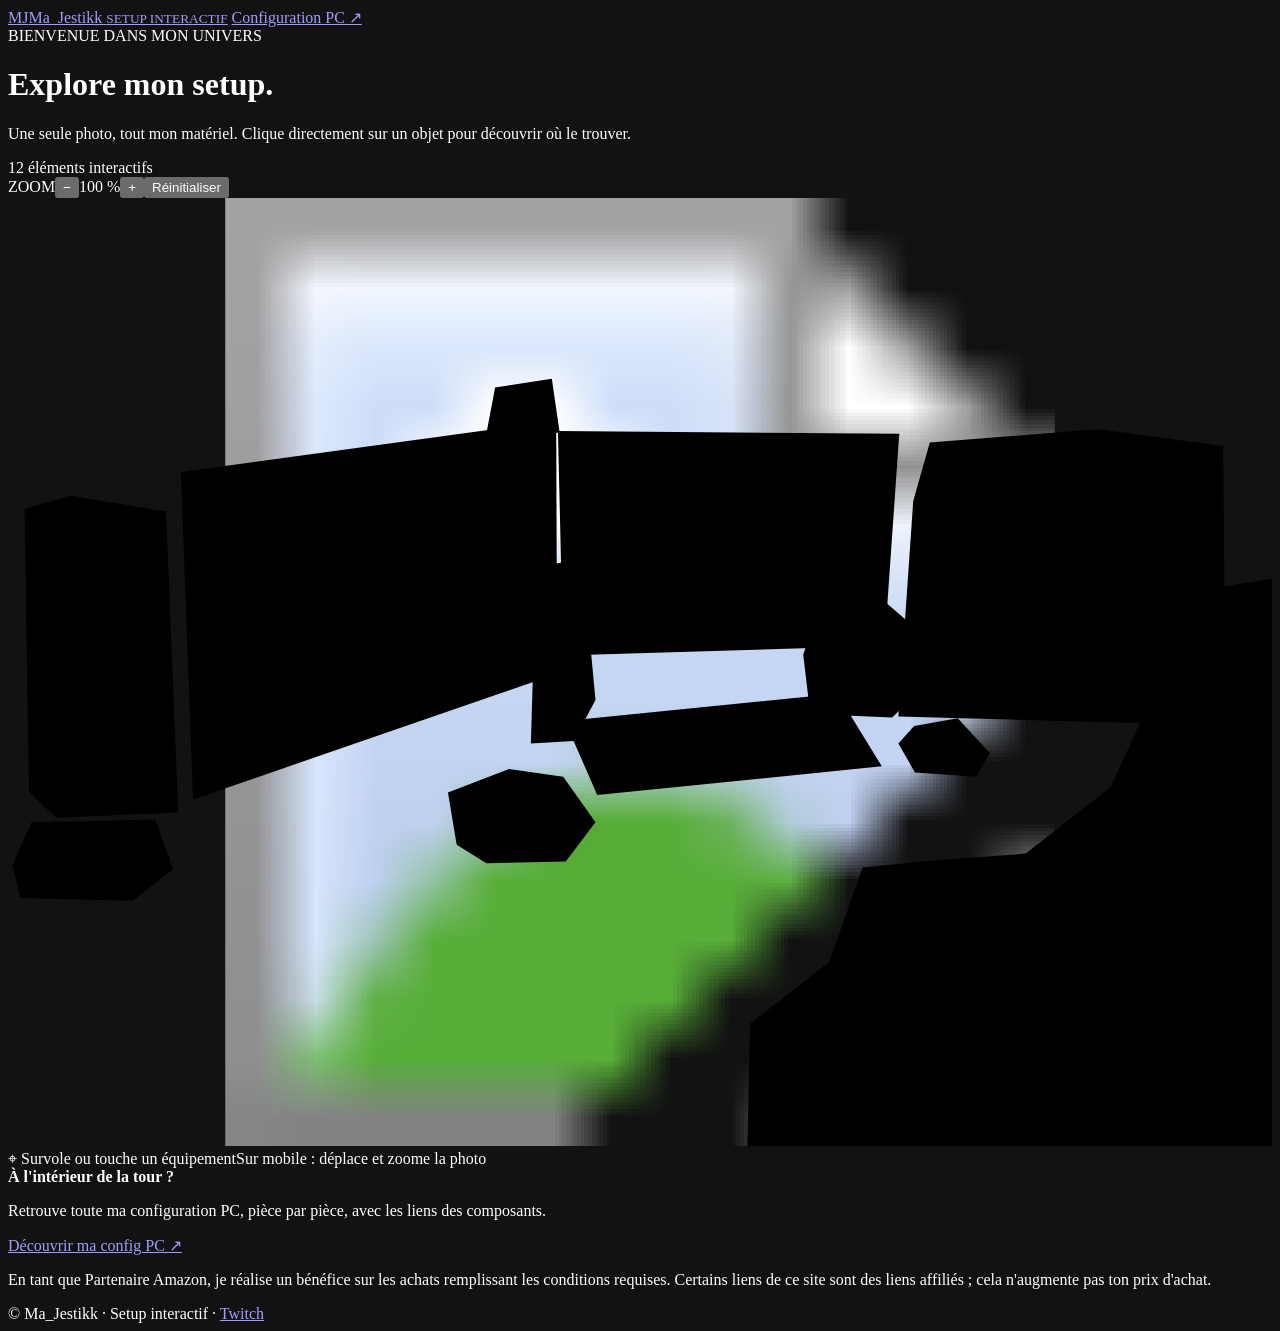
==== index.html @ 626d570a "Installer le site interactif Ma_Jestikk : index.html" ====
<!doctype html>
<html lang="fr">
<head>
  <meta charset="utf-8">
  <meta name="viewport" content="width=device-width, initial-scale=1">
  <meta name="color-scheme" content="dark">
  <meta name="description" content="Découvrez le setup gaming interactif de Ma_Jestikk : cliquez sur un équipement pour retrouver sa référence.">
  <title>Mon Setup Interactif | Ma_Jestikk</title>
  <link rel="stylesheet" href="style.css">
</head>
<body>
  <header class="topbar">
    <a class="brand" href="./" aria-label="Retour à mon setup"><span class="brand-mark">MJ</span><span>Ma_Jestikk <small>SETUP INTERACTIF</small></span></a>
    <a class="top-link" href="config-pc.html">Configuration PC <span aria-hidden="true">↗</span></a>
  </header>
  <main class="wrap">
    <div class="hero">
      <span class="eyebrow">BIENVENUE DANS MON UNIVERS</span>
      <h1>Explore mon <span>setup.</span></h1>
      <p>Une seule photo, tout mon matériel. Clique directement sur un objet pour découvrir où le trouver.</p>
    </div>
    <div class="viewer-head">
      <span class="status"><span class="pulse"></span> 12 éléments interactifs</span>
      <div class="zoom-actions"><span class="zoom-caption">ZOOM</span><button id="zoom-out" type="button" aria-label="Dézoomer">−</button><output id="zoom-level" aria-live="polite">100 %</output><button id="zoom-in" type="button" aria-label="Zoomer">+</button><button id="zoom-reset" type="button">Réinitialiser</button></div>
    </div>
    <div class="scene-viewport" id="scene-viewport" tabindex="0" aria-label="Photo interactive. Faites défiler horizontalement sur mobile pour voir l'ensemble des objets.">
      <svg id="scene-map" class="scene-map" xmlns="http://www.w3.org/2000/svg" viewBox="0 0 1448 1086" role="group" aria-label="Photo interactive de mon setup gaming">
        <image href="assets/setup-ma-jestikk.png" x="0" y="0" width="1448" height="1086" preserveAspectRatio="xMidYMid meet" />
        <!-- Les zones sont dessinées en transparence et visibles seulement au survol/clavier. -->
        <a class="hotspot" href="https://link.amazon/B0diSc22z" target="_blank" rel="sponsored noopener noreferrer" aria-label="Chaise gaming : voir sur Amazon" data-label="Chaise gaming">
          <title>Chaise gaming • Voir sur Amazon</title><polygon points="1382,447 1448,436 1448,1086 847,1086 850,946 941,875 979,767 1060,759 1166,751 1263,675 1318,556"/>
        </a>
        <a class="hotspot" href="https://link.amazon/B03OHtscU" target="_blank" rel="sponsored noopener noreferrer" aria-label="PlayStation 5 : voir sur Amazon" data-label="PlayStation 5">
          <title>PlayStation 5 • Voir sur Amazon</title><polygon points="19,356 72,341 181,359 195,704 55,710 24,680"/>
        </a>
        <a class="hotspot" href="https://link.amazon/B034Wjdo0" target="_blank" rel="sponsored noopener noreferrer" aria-label="Manette PS5 blanche : voir sur Amazon" data-label="Manette PS5">
          <title>Manette PS5 • Voir sur Amazon</title><polygon points="27,715 169,712 189,769 143,805 14,802 5,764"/>
        </a>
        <a class="hotspot" href="https://link.amazon/B0ezCwH2o" target="_blank" rel="sponsored noopener noreferrer" aria-label="Manette SCUF noire pour PC : voir sur Amazon" data-label="Manette SCUF (PC)">
          <title>Manette SCUF PC • Voir sur Amazon</title><polygon points="504,681 574,654 636,663 673,715 639,760 548,762 514,741"/>
        </a>
        <a class="hotspot" href="https://link.amazon/B04ZiJEWq" target="_blank" rel="sponsored noopener noreferrer" aria-label="Webcam : voir sur Amazon" data-label="Webcam">
          <title>Webcam • Voir sur Amazon</title><polygon points="558,217 623,207 632,269 548,270"/>
        </a>
        <a class="hotspot" href="https://link.amazon/B06tuZQfq" target="_blank" rel="sponsored noopener noreferrer" aria-label="Écran principal : voir sur Amazon" data-label="Écran principal">
          <title>Écran principal • Voir sur Amazon</title><polygon points="198,314 628,255 629,545 212,689"/>
        </a>
        <a class="hotspot" href="https://link.amazon/B02JIXslB" target="_blank" rel="sponsored noopener noreferrer" aria-label="Écran secondaire : voir sur Amazon" data-label="Écran secondaire">
          <title>Écran secondaire • Voir sur Amazon</title><polygon points="630,267 1021,270 1004,513 636,524"/>
        </a>
        <a class="hotspot" href="https://link.amazon/B0cXqMvim" target="_blank" rel="sponsored noopener noreferrer" aria-label="Microphone RØDE NT-USB+ : voir sur Amazon" data-label="Micro RØDE NT-USB+">
          <title>Micro RØDE NT-USB+ • Voir sur Amazon</title><polygon points="605,422 658,414 673,575 648,622 599,625"/>
        </a>
        <a class="hotspot" href="https://link.amazon/B0akeqAge" target="_blank" rel="sponsored noopener noreferrer" aria-label="Casque Astro A50 : voir sur Amazon" data-label="Casque Astro A50">
          <title>Casque Astro A50 • Voir sur Amazon</title><polygon points="934,457 990,450 1048,500 1048,560 1013,595 919,591 911,523"/>
        </a>
        <a class="hotspot" href="https://link.amazon/B02s7ba6P" target="_blank" rel="sponsored noopener noreferrer" aria-label="Clavier Logitech : voir sur Amazon" data-label="Clavier Logitech">
          <title>Clavier Logitech • Voir sur Amazon</title><polygon points="638,599 950,568 1001,651 675,684"/>
        </a>
        <a class="hotspot" href="https://link.amazon/B02s7ba6P" target="_blank" rel="sponsored noopener noreferrer" aria-label="Souris Logitech : voir sur Amazon" data-label="Souris Logitech">
          <title>Souris Logitech • Voir sur Amazon</title><polygon points="1038,605 1088,596 1125,636 1109,663 1039,658 1020,625"/>
        </a>
        <a class="hotspot pc-hotspot" href="config-pc.html" aria-label="Tour PC : découvrir tous les composants" data-label="Tour PC • Voir les composants">
          <title>Tour PC • Découvrir toute la configuration</title><polygon points="1056,280 1249,265 1392,284 1395,604 1020,594 1037,347"/>
        </a>
      </svg>
    </div>
    <div class="viewer-foot"><span><span aria-hidden="true">⌖</span> Survole ou touche un équipement</span><span>Sur mobile : déplace et zoome la photo</span></div>
    <div class="info-strip"><div><strong>À l'intérieur de la tour ?</strong><p>Retrouve toute ma configuration PC, pièce par pièce, avec les liens des composants.</p></div><a class="button" href="config-pc.html">Découvrir ma config PC <span aria-hidden="true">↗</span></a></div>
    <p class="affiliate">En tant que Partenaire Amazon, je réalise un bénéfice sur les achats remplissant les conditions requises. Certains liens de ce site sont des liens affiliés ; cela n'augmente pas ton prix d'achat.</p>
  </main>
  <footer>© Ma_Jestikk · Setup interactif · <a href="https://www.twitch.tv/ma_jestikk" target="_blank" rel="noopener noreferrer">Twitch</a></footer>
  <div id="tooltip" class="floating-label" aria-hidden="true"></div>
  <script src="script.js" defer></script>
</body>
</html>
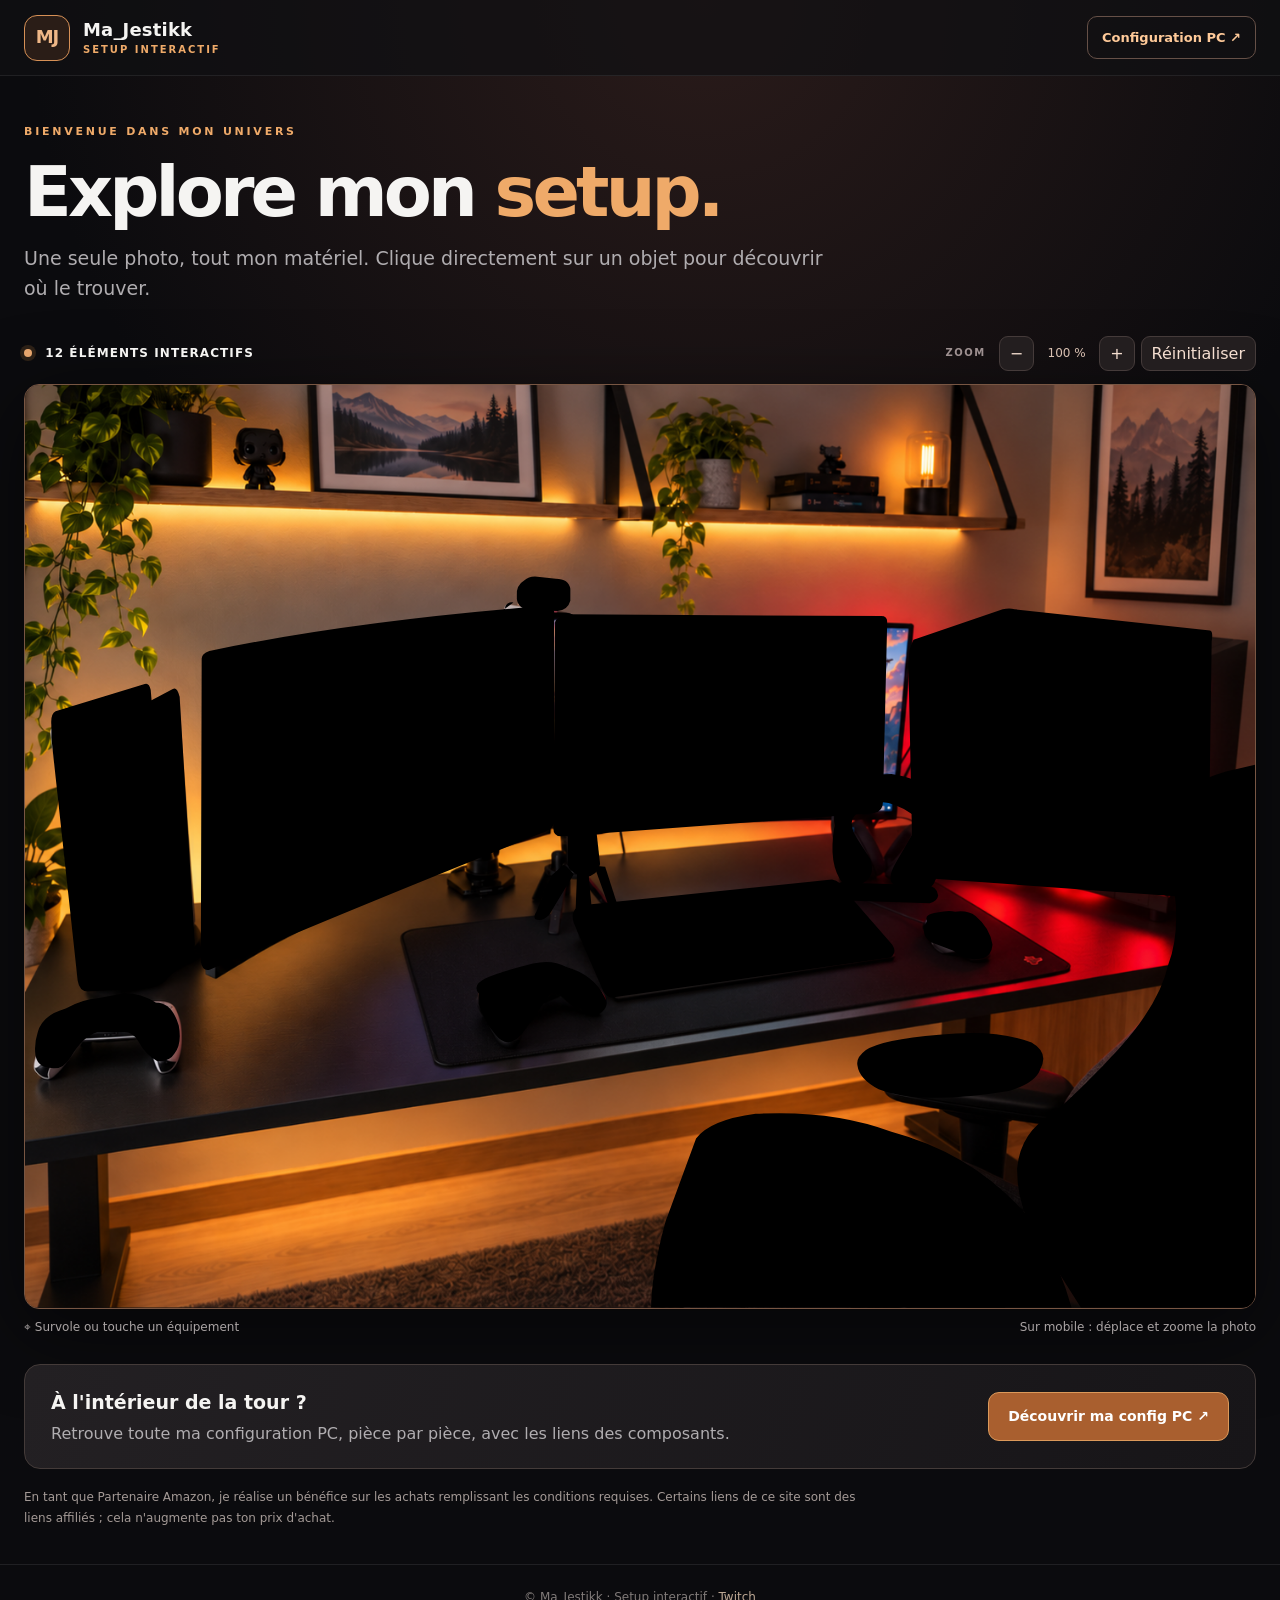
==== commit 7bf1a20d: "Affiner les 12 zones interactives pour suivre les contours des équipements" ====
--- a/index.html
+++ b/index.html
@@ -27,41 +27,50 @@
       <svg id="scene-map" class="scene-map" xmlns="http://www.w3.org/2000/svg" viewBox="0 0 1448 1086" role="group" aria-label="Photo interactive de mon setup gaming">
         <image href="assets/setup-ma-jestikk.png" x="0" y="0" width="1448" height="1086" preserveAspectRatio="xMidYMid meet" />
         <!-- Les zones sont dessinées en transparence et visibles seulement au survol/clavier. -->
-        <a class="hotspot" href="https://link.amazon/B0diSc22z" target="_blank" rel="sponsored noopener noreferrer" aria-label="Chaise gaming : voir sur Amazon" data-label="Chaise gaming">
-          <title>Chaise gaming • Voir sur Amazon</title><polygon points="1382,447 1448,436 1448,1086 847,1086 850,946 941,875 979,767 1060,759 1166,751 1263,675 1318,556"/>
-        </a>
         <a class="hotspot" href="https://link.amazon/B03OHtscU" target="_blank" rel="sponsored noopener noreferrer" aria-label="PlayStation 5 : voir sur Amazon" data-label="PlayStation 5">
-          <title>PlayStation 5 • Voir sur Amazon</title><polygon points="19,356 72,341 181,359 195,704 55,710 24,680"/>
+          <title>PlayStation 5 • Voir sur Amazon</title><path d="M31 400 Q30 387 36 384 L141 352 Q146 350 148 359 L149 371 L174 358 Q179 355 182 367 L200 659 Q198 673 185 682 L163 703 Q154 709 141 710 L74 714 Q64 714 62 701 L31 415 Z"/>
         </a>
         <a class="hotspot" href="https://link.amazon/B034Wjdo0" target="_blank" rel="sponsored noopener noreferrer" aria-label="Manette PS5 blanche : voir sur Amazon" data-label="Manette PS5">
-          <title>Manette PS5 • Voir sur Amazon</title><polygon points="27,715 169,712 189,769 143,805 14,802 5,764"/>
+          <title>Manette PS5 • Voir sur Amazon</title><path d="M15 762 Q20 742 48 734 Q68 723 86 722 L117 716 Q137 716 154 727 Q173 727 181 754 Q185 776 176 787 Q170 797 156 796 Q143 790 133 772 Q126 760 113 762 L85 762 Q68 767 54 791 Q44 807 31 804 Q13 803 12 786 Q11 774 15 762 Z"/>
         </a>
         <a class="hotspot" href="https://link.amazon/B0ezCwH2o" target="_blank" rel="sponsored noopener noreferrer" aria-label="Manette SCUF noire pour PC : voir sur Amazon" data-label="Manette SCUF (PC)">
-          <title>Manette SCUF PC • Voir sur Amazon</title><polygon points="504,681 574,654 636,663 673,715 639,760 548,762 514,741"/>
+          <title>Manette SCUF PC • Voir sur Amazon</title><path d="M534 716 Q526 706 543 698 Q562 690 598 681 Q621 676 637 685 Q670 695 682 720 Q689 731 677 739 Q666 747 651 731 L633 718 Q622 711 615 721 L585 764 Q568 783 554 765 Q540 749 534 728 Z"/>
         </a>
         <a class="hotspot" href="https://link.amazon/B04ZiJEWq" target="_blank" rel="sponsored noopener noreferrer" aria-label="Webcam : voir sur Amazon" data-label="Webcam">
-          <title>Webcam • Voir sur Amazon</title><polygon points="558,217 623,207 632,269 548,270"/>
+          <title>Webcam • Voir sur Amazon</title><path d="M588 230 Q594 224 606 226 L625 228 Q640 228 642 240 L642 254 Q639 265 627 266 L593 265 Q578 262 579 248 Q578 236 588 230 Z"/>
+          <path d="M575 256 Q566 255 565 263 Q565 270 575 270 L588 267 L637 268 Q646 269 647 273 L566 275 Q561 271 563 265 Z"/>
         </a>
         <a class="hotspot" href="https://link.amazon/B06tuZQfq" target="_blank" rel="sponsored noopener noreferrer" aria-label="Écran principal : voir sur Amazon" data-label="Écran principal">
-          <title>Écran principal • Voir sur Amazon</title><polygon points="198,314 628,255 629,545 212,689"/>
+          <title>Écran principal • Voir sur Amazon</title><path d="M208 322 Q208 316 217 313 Q385 278 612 260 Q623 259 623 270 L624 510 Q625 520 612 526 Q382 618 218 688 Q209 691 207 679 Z"/>
         </a>
         <a class="hotspot" href="https://link.amazon/B02JIXslB" target="_blank" rel="sponsored noopener noreferrer" aria-label="Écran secondaire : voir sur Amazon" data-label="Écran secondaire">
-          <title>Écran secondaire • Voir sur Amazon</title><polygon points="630,267 1021,270 1004,513 636,524"/>
+          <title>Écran secondaire • Voir sur Amazon</title><path d="M630 274 Q630 270 637 270 L1008 272 Q1015 272 1015 279 L1010 491 Q1010 502 1000 504 L635 531 Q622 533 622 522 L624 279 Q625 275 630 274 Z"/>
         </a>
         <a class="hotspot" href="https://link.amazon/B0cXqMvim" target="_blank" rel="sponsored noopener noreferrer" aria-label="Microphone RØDE NT-USB+ : voir sur Amazon" data-label="Micro RØDE NT-USB+">
-          <title>Micro RØDE NT-USB+ • Voir sur Amazon</title><polygon points="605,422 658,414 673,575 648,622 599,625"/>
+          <title>Micro RØDE NT-USB+ • Voir sur Amazon</title><path d="M625 432 Q629 423 642 423 L671 419 Q684 419 688 430 L691 513 Q688 527 679 528 L633 531 Q625 528 622 517 L619 449 Q618 437 625 432 Z"/>
+          <path d="M639 530 L673 528 L677 564 Q674 578 660 579 Q640 575 639 564 Z"/>
+          <path d="M634 565 Q643 571 646 576 L617 624 Q609 632 601 629 Q598 626 602 620 L620 577 Z"/>
+          <path d="M650 571 L663 571 L668 625 Q667 634 656 633 Q647 632 648 623 Z"/>
+          <path d="M670 566 L683 567 L699 617 L691 624 Z"/>
         </a>
         <a class="hotspot" href="https://link.amazon/B0akeqAge" target="_blank" rel="sponsored noopener noreferrer" aria-label="Casque Astro A50 : voir sur Amazon" data-label="Casque Astro A50">
-          <title>Casque Astro A50 • Voir sur Amazon</title><polygon points="934,457 990,450 1048,500 1048,560 1013,595 919,591 911,523"/>
+          <title>Casque Astro A50 • Voir sur Amazon</title><path d="M953 519 Q949 493 973 473 Q989 458 1020 458 Q1054 463 1071 482 Q1087 505 1080 538 L1074 574 Q1072 591 1060 595 L1043 597 Q1027 596 1020 585 Q1016 578 1026 561 L1048 523 Q1051 512 1044 505 Q1025 492 1008 491 Q985 493 974 511 Q971 521 979 533 L995 558 Q1001 575 990 584 Q972 598 963 587 Q945 565 953 519 Z"/>
+          <path d="M956 588 Q961 583 970 586 L1061 589 Q1074 590 1075 601 Q1074 608 1065 610 L968 607 Q957 605 955 598 Z"/>
         </a>
         <a class="hotspot" href="https://link.amazon/B02s7ba6P" target="_blank" rel="sponsored noopener noreferrer" aria-label="Clavier Logitech : voir sur Amazon" data-label="Clavier Logitech">
-          <title>Clavier Logitech • Voir sur Amazon</title><polygon points="638,599 950,568 1001,651 675,684"/>
+          <title>Clavier Logitech • Voir sur Amazon</title><path d="M650 615 Q650 613 661 612 L950 582 Q960 583 968 598 L1021 659 Q1027 668 1019 674 L691 721 Q685 721 681 714 L646 633 Q642 621 650 615 Z"/>
         </a>
         <a class="hotspot" href="https://link.amazon/B02s7ba6P" target="_blank" rel="sponsored noopener noreferrer" aria-label="Souris Logitech : voir sur Amazon" data-label="Souris Logitech">
-          <title>Souris Logitech • Voir sur Amazon</title><polygon points="1038,605 1088,596 1125,636 1109,663 1039,658 1020,625"/>
+          <title>Souris Logitech • Voir sur Amazon</title><path d="M1062 631 Q1058 623 1074 621 Q1087 618 1095 620 Q1110 618 1119 625 Q1136 639 1139 659 Q1138 672 1127 675 Q1108 679 1093 666 L1069 657 Q1052 648 1062 631 Z"/>
         </a>
         <a class="hotspot pc-hotspot" href="config-pc.html" aria-label="Tour PC : découvrir tous les composants" data-label="Tour PC • Voir les composants">
-          <title>Tour PC • Découvrir toute la configuration</title><polygon points="1056,280 1249,265 1392,284 1395,604 1020,594 1037,347"/>
+          <title>Tour PC • Découvrir toute la configuration</title><path d="M1046 300 L1151 264 Q1159 262 1165 264 L1395 289 Q1399 290 1397 302 L1393 587 Q1392 603 1383 604 L1054 580 Q1045 580 1045 568 L1040 328 Q1040 310 1046 300 Z"/>
+        </a>
+        <a class="hotspot" href="https://link.amazon/B0diSc22z" target="_blank" rel="sponsored noopener noreferrer" aria-label="Chaise gaming : voir sur Amazon" data-label="Chaise gaming">
+          <title>Chaise gaming • Voir sur Amazon</title><path d="M1448 447 L1414 455 Q1364 470 1351 492 Q1336 514 1347 563 Q1364 634 1346 682 Q1336 728 1288 781 Q1250 823 1210 858 Q1172 879 1168 922 Q1167 981 1215 1042 L1243 1086 L1448 1086 Z"/>
+          <path d="M790 887 Q807 865 860 858 Q950 853 1020 879 Q1117 905 1180 978 Q1215 1024 1232 1086 L737 1086 Q738 1043 754 985 Z"/>
+          <path d="M990 783 Q1008 771 1076 765 Q1143 758 1185 774 Q1206 786 1195 806 Q1189 822 1158 831 Q1055 848 1005 829 Q982 817 980 801 Q978 792 990 783 Z"/>
+          <path d="M981 1009 Q994 994 1029 993 Q1095 987 1149 1004 Q1205 1021 1190 1048 Q1179 1061 1153 1069 L1154 1086 L972 1086 Q967 1054 981 1009 Z"/>
         </a>
       </svg>
     </div>
--- a/style.css
+++ b/style.css
@@ -0,0 +1,10 @@
+:root {color-scheme:dark;--bg:#0b0b0e;--panel:#151519;--text:#f5f4f2;--muted:#b0adb0;--amber:#efaa69;--border:#353034;}
+*{box-sizing:border-box}html{scroll-behavior:smooth}body{margin:0;background:radial-gradient(circle at 55% 0,#2a1b1a 0,transparent 38%),var(--bg);color:var(--text);font-family:Inter,ui-sans-serif,system-ui,-apple-system,"Segoe UI",Arial,sans-serif;line-height:1.48}a{color:inherit}button{font:inherit;cursor:pointer}
+.topbar{border-bottom:1px solid #ffffff13;min-height:76px;display:flex;align-items:center;justify-content:space-between;gap:12px;padding:12px max(24px,calc((100vw - 1410px)/2));background:#101013b8}.brand{text-decoration:none;display:flex;align-items:center;gap:13px;font-size:18px;font-weight:830;letter-spacing:.01em}.brand small{font-weight:650;font-size:10px;color:var(--amber);letter-spacing:.2em;display:block;margin-top:0}.brand-mark{display:grid;place-items:center;border:1px solid #d69056;background:#ae66352c;color:#efb787;border-radius:13px;height:46px;width:46px;font-weight:850;letter-spacing:-.06em}.top-link{border-radius:10px;border:1px solid #665047;padding:11px 14px;color:#ffca99;text-decoration:none;font-size:13px;font-weight:760;transition:.2s}.top-link:hover{background:#efaa691b}
+.wrap{max-width:1458px;margin:0 auto;padding:42px 24px 36px}.hero{max-width:800px;margin-bottom:33px}.eyebrow{font-size:11px;letter-spacing:.25em;color:var(--amber);font-weight:820}.hero h1{font-size:clamp(37px,6vw,70px);line-height:1.07;letter-spacing:-.055em;margin:13px 0}.hero h1 span{color:var(--amber)}.hero p{font-size:clamp(15px,1.75vw,19px);color:var(--muted);margin:0;line-height:1.58}
+.viewer-head,.viewer-foot{display:flex;align-items:center;justify-content:space-between;gap:12px;flex-wrap:wrap}.viewer-head{margin-bottom:13px}.viewer-foot{margin-top:10px;font-size:12px;color:#aaa4a4}.status{font-size:12px;font-weight:800;letter-spacing:.09em;text-transform:uppercase}.pulse{display:inline-block;background:#e6a56d;width:8px;height:8px;border-radius:50%;margin-right:8px;box-shadow:0 0 0 4px #d98f452a}.zoom-actions{display:flex;align-items:center;gap:6px}.zoom-caption{color:#9e9191;font-size:10px;letter-spacing:.15em;margin-right:7px;font-weight:760}.zoom-actions button{border:1px solid #453b3a;background:#231e1f;border-radius:9px;color:#f4ded0;padding:5px 10px;min-height:32px}.zoom-actions button:hover{border-color:var(--amber)}.zoom-actions output{font-size:12px;color:#d9c1b2;min-width:53px;text-align:center}
+.scene-viewport{overflow:auto;border:1px solid #785643;border-radius:15px;background:#141113;box-shadow:0 20px 80px #0008;scrollbar-color:#8b6353 #221d1b;scrollbar-width:thin}.scene-viewport:focus{outline:2px solid var(--amber);outline-offset:4px}.scene-map{display:block;width:100%;min-width:860px;height:auto;overflow:visible}.hotspot{cursor:pointer}.hotspot polygon{stroke:#fff;stroke-width:1.5;stroke-opacity:0;fill:#efaa69;fill-opacity:0;transition:fill-opacity .16s ease,stroke-opacity .16s ease}.hotspot:hover polygon,.hotspot:focus polygon,.hotspot:focus-visible polygon{fill-opacity:.14;stroke-opacity:.86;stroke-width:3}.hotspot:focus-visible{outline:none}.floating-label{position:fixed;left:0;top:0;z-index:100;pointer-events:none;background:#181317f0;border:1px solid #da925d;border-radius:9px;padding:8px 11px;font-size:12px;font-weight:750;box-shadow:0 6px 25px #0007;opacity:0;transition:opacity .12s}.floating-label.visible{opacity:1}
+.info-strip{background:linear-gradient(110deg,#232023,#171518);border:1px solid #443b39;border-radius:16px;margin:27px 0 16px;padding:23px 26px;display:flex;align-items:center;justify-content:space-between;gap:22px}.info-strip strong{font-size:19px}.info-strip p{color:var(--muted);margin:6px 0 0}.button{border:1px solid #dc995a;border-radius:11px;padding:13px 19px;background:#a95f2f;color:white;text-decoration:none;white-space:nowrap;font-size:14px;font-weight:800}.button:hover{background:#bd7542}.affiliate{max-width:850px;color:#a49a96;font-size:12px;line-height:1.7;margin:18px 0 0}footer{border-top:1px solid #ffffff16;padding:24px;text-align:center;color:#817b79;font-size:12px}footer a{color:#bda894}
+.config-wrap{max-width:1210px}.pc-panel{border:1px solid var(--border);border-radius:17px;background:#161518;padding:22px}.section-title{display:flex;justify-content:space-between;align-items:center;flex-wrap:wrap;gap:10px;margin:3px 4px 20px;color:#d2c2b6;letter-spacing:.16em;font-size:12px;font-weight:850}.counter{color:#ab9d94;letter-spacing:normal;text-transform:none;font-weight:600}.parts-grid{display:grid;grid-template-columns:repeat(2,minmax(0,1fr));gap:12px}.part{background:#211c1d;border:1px solid #3b3332;border-radius:11px;min-height:145px;padding:18px;display:flex;flex-direction:column;justify-content:space-between;align-items:flex-start;gap:16px}.part-type{font-size:10px;letter-spacing:.19em;color:#e6a574;font-weight:800}.part h2{font-size:clamp(15px,1.65vw,18px);margin:7px 0 0;line-height:1.32;font-weight:780}.part p{color:#a8a19d;font-size:12px;margin:7px 0 0}.part a{font-size:13px;font-weight:750;text-decoration:none;color:#ffd1ad;border-bottom:1px solid #b7764c;padding-bottom:2px}.part a:hover{color:#fff}.not-linked{font-size:12px;color:#a49a96}.unlinked{opacity:.75}.back-bottom{display:inline-block;margin-top:23px;text-decoration:none;color:#f4b786;font-weight:760}.back-bottom:hover{text-decoration:underline}
+@media(max-width:750px){.topbar{padding:13px 16px}.wrap{padding:33px 15px 30px}.hero{margin-bottom:26px}.viewer-head{align-items:flex-start}.zoom-actions{width:100%;justify-content:flex-end}.scene-map{min-width:900px}.info-strip{flex-direction:column;align-items:flex-start;padding:22px}.button{width:100%;text-align:center}.parts-grid{grid-template-columns:1fr}.pc-panel{padding:13px}.part{min-height:125px}.hero h1{font-size:46px}.top-link{font-size:12px}.brand{font-size:16px}}
+@media(prefers-reduced-motion:reduce){*{scroll-behavior:auto!important;transition:none!important}}
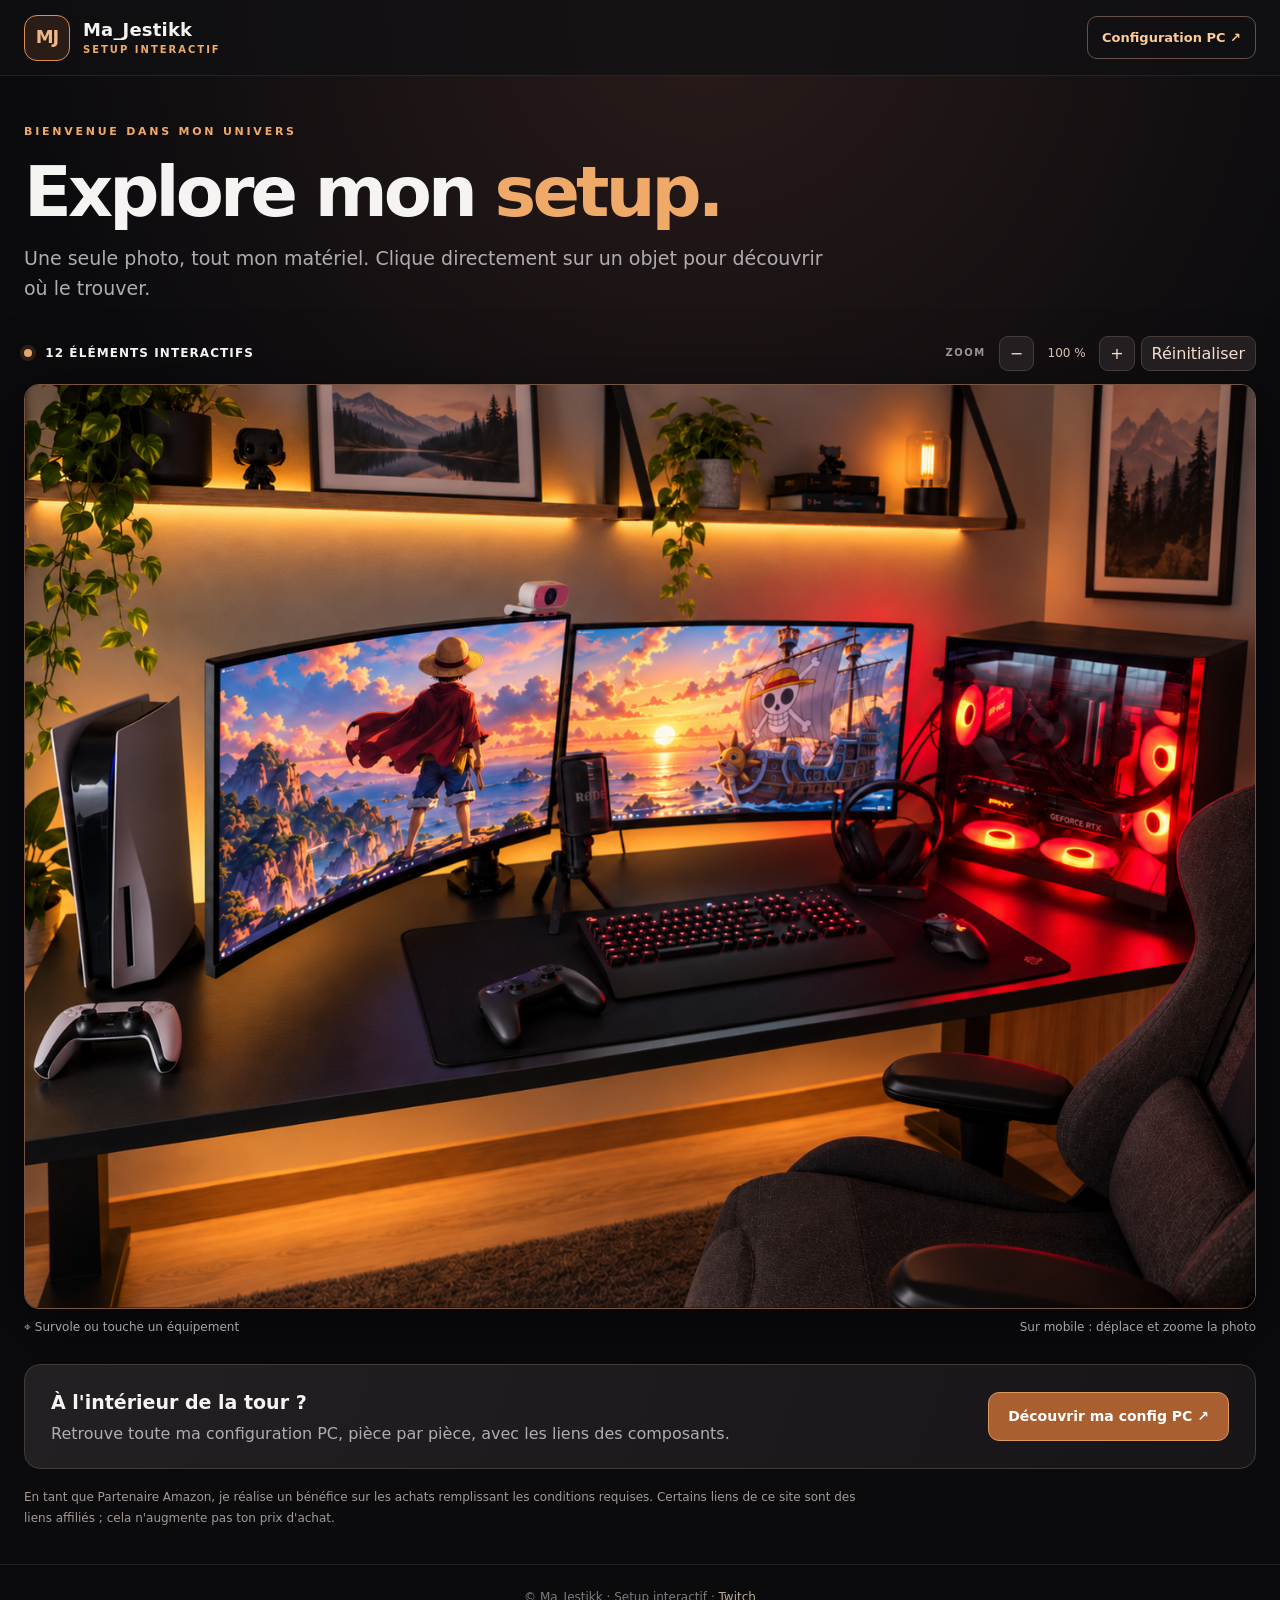
==== commit 780f8845: "Affiner la silhouette du PC et afficher un seul contour de chaise" ====
--- a/index.html
+++ b/index.html
@@ -64,13 +64,15 @@
           <title>Souris Logitech • Voir sur Amazon</title><path d="M1062 631 Q1058 623 1074 621 Q1087 618 1095 620 Q1110 618 1119 625 Q1136 639 1139 659 Q1138 672 1127 675 Q1108 679 1093 666 L1069 657 Q1052 648 1062 631 Z"/>
         </a>
         <a class="hotspot pc-hotspot" href="config-pc.html" aria-label="Tour PC : découvrir tous les composants" data-label="Tour PC • Voir les composants">
-          <title>Tour PC • Découvrir toute la configuration</title><path d="M1046 300 L1151 264 Q1159 262 1165 264 L1395 289 Q1399 290 1397 302 L1393 587 Q1392 603 1383 604 L1054 580 Q1045 580 1045 568 L1040 328 Q1040 310 1046 300 Z"/>
+          <title>Tour PC • Découvrir toute la configuration</title>
+          <path d="M1083 296 L1198 279 Q1204 277 1211 278 L1437 299 L1434 465 Q1399 475 1380 500 Q1352 527 1361 557 Q1372 590 1354 603 L1104 576 Q1085 574 1082 554 L1081 315 Q1080 301 1083 296 Z"/>
         </a>
         <a class="hotspot" href="https://link.amazon/B0diSc22z" target="_blank" rel="sponsored noopener noreferrer" aria-label="Chaise gaming : voir sur Amazon" data-label="Chaise gaming">
-          <title>Chaise gaming • Voir sur Amazon</title><path d="M1448 447 L1414 455 Q1364 470 1351 492 Q1336 514 1347 563 Q1364 634 1346 682 Q1336 728 1288 781 Q1250 823 1210 858 Q1172 879 1168 922 Q1167 981 1215 1042 L1243 1086 L1448 1086 Z"/>
-          <path d="M790 887 Q807 865 860 858 Q950 853 1020 879 Q1117 905 1180 978 Q1215 1024 1232 1086 L737 1086 Q738 1043 754 985 Z"/>
-          <path d="M990 783 Q1008 771 1076 765 Q1143 758 1185 774 Q1206 786 1195 806 Q1189 822 1158 831 Q1055 848 1005 829 Q982 817 980 801 Q978 792 990 783 Z"/>
-          <path d="M981 1009 Q994 994 1029 993 Q1095 987 1149 1004 Q1205 1021 1190 1048 Q1179 1061 1153 1069 L1154 1086 L972 1086 Q967 1054 981 1009 Z"/>
+          <title>Chaise gaming • Voir sur Amazon</title>
+          <!-- Un seul contour visible pour toute la chaise : dossier + assise. -->
+          <path d="M1448 445 C1390 463 1367 489 1354 512 C1343 547 1367 599 1357 646 C1350 706 1310 750 1258 803 C1220 845 1185 868 1154 872 C1107 865 1062 866 1032 874 C994 881 969 873 931 880 C872 888 839 905 814 948 C786 999 781 1056 778 1086 L1448 1086 Z"/>
+          <!-- Accoudoir cliquable, sans deuxième contour affiché. -->
+          <path class="hitbox-invisible" d="M995 774 Q1054 757 1147 774 Q1192 780 1206 797 Q1214 815 1183 826 Q1065 851 995 833 Q977 827 980 800 Q981 783 995 774 Z"/>
         </a>
       </svg>
     </div>
--- a/style.css
+++ b/style.css
@@ -3,7 +3,7 @@
 .topbar{border-bottom:1px solid #ffffff13;min-height:76px;display:flex;align-items:center;justify-content:space-between;gap:12px;padding:12px max(24px,calc((100vw - 1410px)/2));background:#101013b8}.brand{text-decoration:none;display:flex;align-items:center;gap:13px;font-size:18px;font-weight:830;letter-spacing:.01em}.brand small{font-weight:650;font-size:10px;color:var(--amber);letter-spacing:.2em;display:block;margin-top:0}.brand-mark{display:grid;place-items:center;border:1px solid #d69056;background:#ae66352c;color:#efb787;border-radius:13px;height:46px;width:46px;font-weight:850;letter-spacing:-.06em}.top-link{border-radius:10px;border:1px solid #665047;padding:11px 14px;color:#ffca99;text-decoration:none;font-size:13px;font-weight:760;transition:.2s}.top-link:hover{background:#efaa691b}
 .wrap{max-width:1458px;margin:0 auto;padding:42px 24px 36px}.hero{max-width:800px;margin-bottom:33px}.eyebrow{font-size:11px;letter-spacing:.25em;color:var(--amber);font-weight:820}.hero h1{font-size:clamp(37px,6vw,70px);line-height:1.07;letter-spacing:-.055em;margin:13px 0}.hero h1 span{color:var(--amber)}.hero p{font-size:clamp(15px,1.75vw,19px);color:var(--muted);margin:0;line-height:1.58}
 .viewer-head,.viewer-foot{display:flex;align-items:center;justify-content:space-between;gap:12px;flex-wrap:wrap}.viewer-head{margin-bottom:13px}.viewer-foot{margin-top:10px;font-size:12px;color:#aaa4a4}.status{font-size:12px;font-weight:800;letter-spacing:.09em;text-transform:uppercase}.pulse{display:inline-block;background:#e6a56d;width:8px;height:8px;border-radius:50%;margin-right:8px;box-shadow:0 0 0 4px #d98f452a}.zoom-actions{display:flex;align-items:center;gap:6px}.zoom-caption{color:#9e9191;font-size:10px;letter-spacing:.15em;margin-right:7px;font-weight:760}.zoom-actions button{border:1px solid #453b3a;background:#231e1f;border-radius:9px;color:#f4ded0;padding:5px 10px;min-height:32px}.zoom-actions button:hover{border-color:var(--amber)}.zoom-actions output{font-size:12px;color:#d9c1b2;min-width:53px;text-align:center}
-.scene-viewport{overflow:auto;border:1px solid #785643;border-radius:15px;background:#141113;box-shadow:0 20px 80px #0008;scrollbar-color:#8b6353 #221d1b;scrollbar-width:thin}.scene-viewport:focus{outline:2px solid var(--amber);outline-offset:4px}.scene-map{display:block;width:100%;min-width:860px;height:auto;overflow:visible}.hotspot{cursor:pointer}.hotspot polygon{stroke:#fff;stroke-width:1.5;stroke-opacity:0;fill:#efaa69;fill-opacity:0;transition:fill-opacity .16s ease,stroke-opacity .16s ease}.hotspot:hover polygon,.hotspot:focus polygon,.hotspot:focus-visible polygon{fill-opacity:.14;stroke-opacity:.86;stroke-width:3}.hotspot:focus-visible{outline:none}.floating-label{position:fixed;left:0;top:0;z-index:100;pointer-events:none;background:#181317f0;border:1px solid #da925d;border-radius:9px;padding:8px 11px;font-size:12px;font-weight:750;box-shadow:0 6px 25px #0007;opacity:0;transition:opacity .12s}.floating-label.visible{opacity:1}
+.scene-viewport{overflow:auto;border:1px solid #785643;border-radius:15px;background:#141113;box-shadow:0 20px 80px #0008;scrollbar-color:#8b6353 #221d1b;scrollbar-width:thin}.scene-viewport:focus{outline:2px solid var(--amber);outline-offset:4px}.scene-map{display:block;width:100%;min-width:860px;height:auto;overflow:visible}.hotspot{cursor:pointer}.hotspot path{stroke:#fff;stroke-width:2.4;stroke-opacity:0;vector-effect:non-scaling-stroke;stroke-linecap:round;stroke-linejoin:round;fill:#fff;fill-opacity:0;transition:fill-opacity .16s ease,stroke-opacity .16s ease;pointer-events:visibleFill}.hotspot:hover path,.hotspot:focus path,.hotspot:focus-visible path{fill-opacity:.075;stroke-opacity:.98}.hotspot:focus-visible{outline:none}.hotspot .hitbox-invisible,.hotspot:hover .hitbox-invisible,.hotspot:focus .hitbox-invisible,.hotspot:focus-visible .hitbox-invisible{fill:transparent;fill-opacity:0;stroke:none;stroke-opacity:0;pointer-events:visibleFill}.floating-label{position:fixed;left:0;top:0;z-index:100;pointer-events:none;background:#181317f0;border:1px solid #da925d;border-radius:9px;padding:8px 11px;font-size:12px;font-weight:750;box-shadow:0 6px 25px #0007;opacity:0;transition:opacity .12s}.floating-label.visible{opacity:1}
 .info-strip{background:linear-gradient(110deg,#232023,#171518);border:1px solid #443b39;border-radius:16px;margin:27px 0 16px;padding:23px 26px;display:flex;align-items:center;justify-content:space-between;gap:22px}.info-strip strong{font-size:19px}.info-strip p{color:var(--muted);margin:6px 0 0}.button{border:1px solid #dc995a;border-radius:11px;padding:13px 19px;background:#a95f2f;color:white;text-decoration:none;white-space:nowrap;font-size:14px;font-weight:800}.button:hover{background:#bd7542}.affiliate{max-width:850px;color:#a49a96;font-size:12px;line-height:1.7;margin:18px 0 0}footer{border-top:1px solid #ffffff16;padding:24px;text-align:center;color:#817b79;font-size:12px}footer a{color:#bda894}
 .config-wrap{max-width:1210px}.pc-panel{border:1px solid var(--border);border-radius:17px;background:#161518;padding:22px}.section-title{display:flex;justify-content:space-between;align-items:center;flex-wrap:wrap;gap:10px;margin:3px 4px 20px;color:#d2c2b6;letter-spacing:.16em;font-size:12px;font-weight:850}.counter{color:#ab9d94;letter-spacing:normal;text-transform:none;font-weight:600}.parts-grid{display:grid;grid-template-columns:repeat(2,minmax(0,1fr));gap:12px}.part{background:#211c1d;border:1px solid #3b3332;border-radius:11px;min-height:145px;padding:18px;display:flex;flex-direction:column;justify-content:space-between;align-items:flex-start;gap:16px}.part-type{font-size:10px;letter-spacing:.19em;color:#e6a574;font-weight:800}.part h2{font-size:clamp(15px,1.65vw,18px);margin:7px 0 0;line-height:1.32;font-weight:780}.part p{color:#a8a19d;font-size:12px;margin:7px 0 0}.part a{font-size:13px;font-weight:750;text-decoration:none;color:#ffd1ad;border-bottom:1px solid #b7764c;padding-bottom:2px}.part a:hover{color:#fff}.not-linked{font-size:12px;color:#a49a96}.unlinked{opacity:.75}.back-bottom{display:inline-block;margin-top:23px;text-decoration:none;color:#f4b786;font-weight:760}.back-bottom:hover{text-decoration:underline}
 @media(max-width:750px){.topbar{padding:13px 16px}.wrap{padding:33px 15px 30px}.hero{margin-bottom:26px}.viewer-head{align-items:flex-start}.zoom-actions{width:100%;justify-content:flex-end}.scene-map{min-width:900px}.info-strip{flex-direction:column;align-items:flex-start;padding:22px}.button{width:100%;text-align:center}.parts-grid{grid-template-columns:1fr}.pc-panel{padding:13px}.part{min-height:125px}.hero h1{font-size:46px}.top-link{font-size:12px}.brand{font-size:16px}}
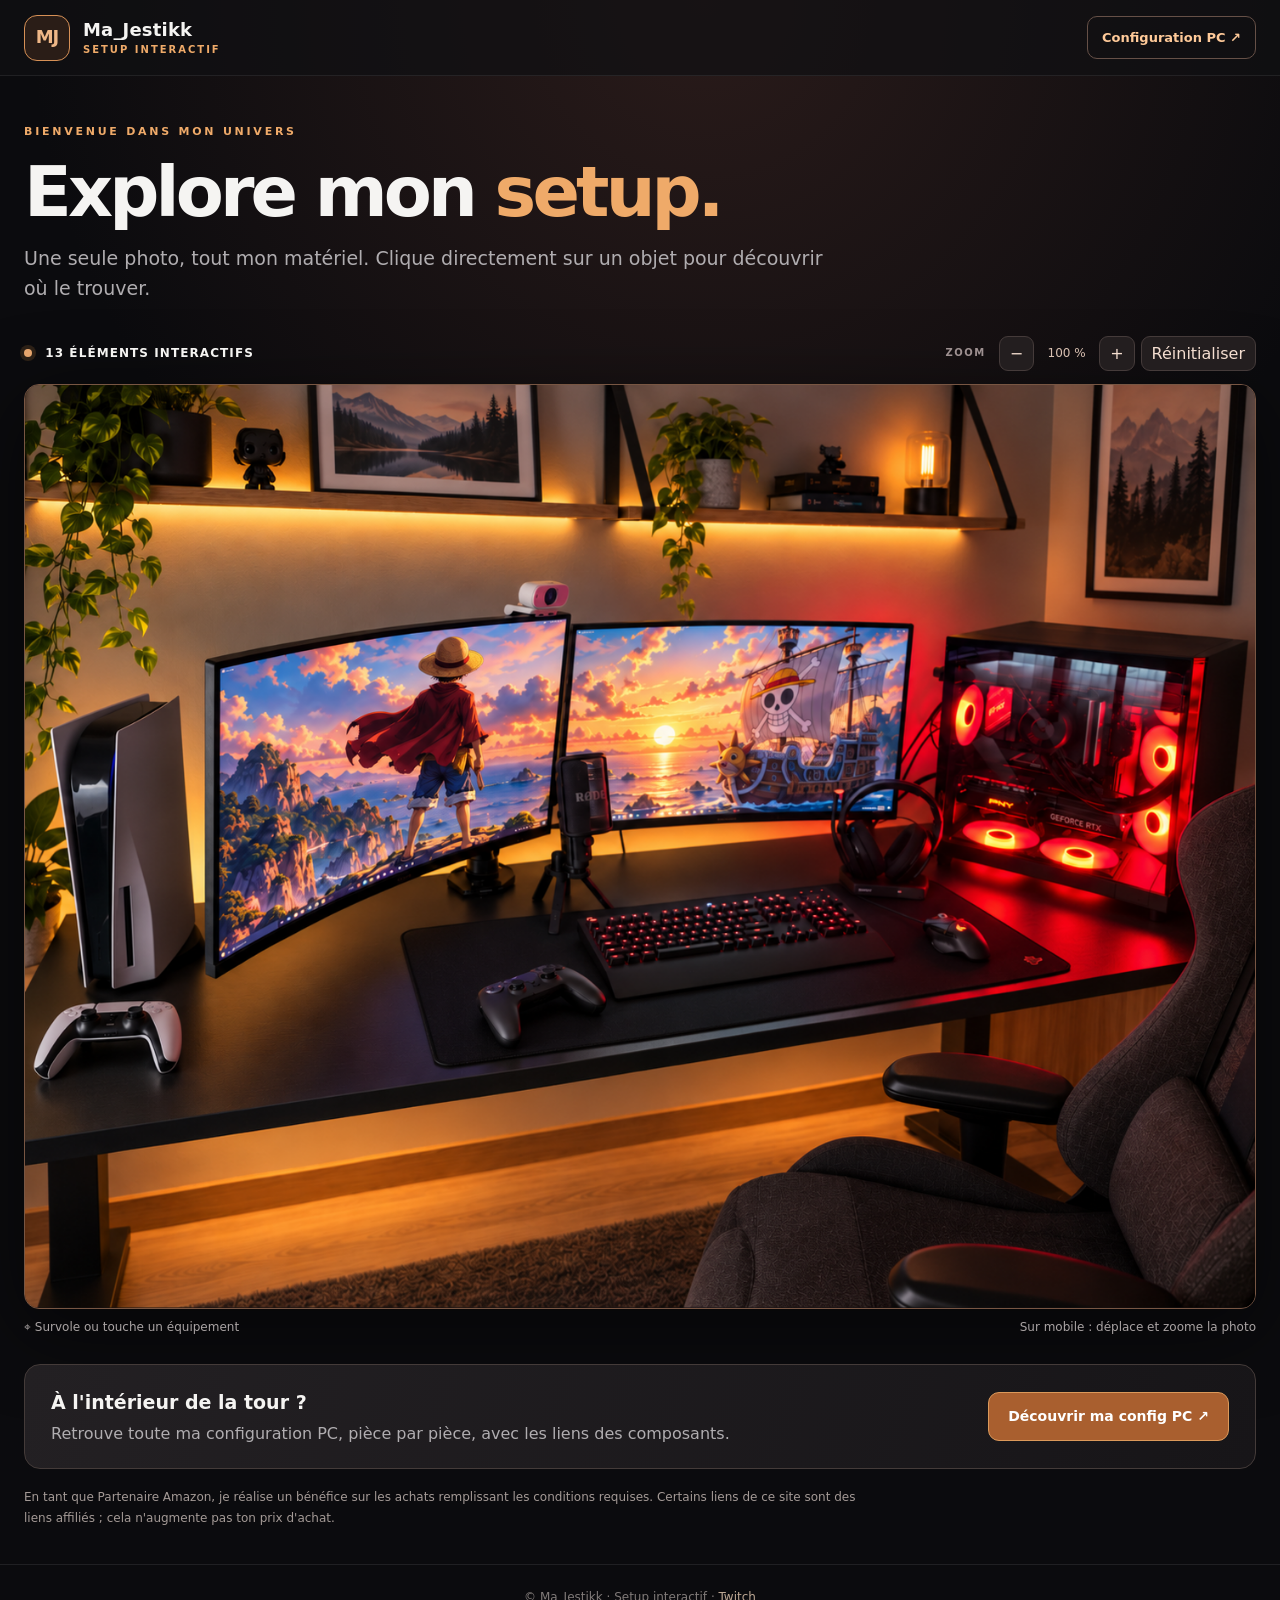
==== commit 55680e0e: "Actualiser les liens affiliés et ajouter le support double écran" ====
--- a/index.html
+++ b/index.html
@@ -20,54 +20,58 @@
       <p>Une seule photo, tout mon matériel. Clique directement sur un objet pour découvrir où le trouver.</p>
     </div>
     <div class="viewer-head">
-      <span class="status"><span class="pulse"></span> 12 éléments interactifs</span>
+      <span class="status"><span class="pulse"></span> 13 éléments interactifs</span>
       <div class="zoom-actions"><span class="zoom-caption">ZOOM</span><button id="zoom-out" type="button" aria-label="Dézoomer">−</button><output id="zoom-level" aria-live="polite">100 %</output><button id="zoom-in" type="button" aria-label="Zoomer">+</button><button id="zoom-reset" type="button">Réinitialiser</button></div>
     </div>
     <div class="scene-viewport" id="scene-viewport" tabindex="0" aria-label="Photo interactive. Faites défiler horizontalement sur mobile pour voir l'ensemble des objets.">
       <svg id="scene-map" class="scene-map" xmlns="http://www.w3.org/2000/svg" viewBox="0 0 1448 1086" role="group" aria-label="Photo interactive de mon setup gaming">
         <image href="assets/setup-ma-jestikk.png" x="0" y="0" width="1448" height="1086" preserveAspectRatio="xMidYMid meet" />
         <!-- Les zones sont dessinées en transparence et visibles seulement au survol/clavier. -->
-        <a class="hotspot" href="https://link.amazon/B03OHtscU" target="_blank" rel="sponsored noopener noreferrer" aria-label="PlayStation 5 : voir sur Amazon" data-label="PlayStation 5">
+        <a class="hotspot" href="https://link.amazon/B03M11aax" target="_blank" rel="sponsored noopener noreferrer" aria-label="PlayStation 5 : voir sur Amazon" data-label="PlayStation 5">
           <title>PlayStation 5 • Voir sur Amazon</title><path d="M31 400 Q30 387 36 384 L141 352 Q146 350 148 359 L149 371 L174 358 Q179 355 182 367 L200 659 Q198 673 185 682 L163 703 Q154 709 141 710 L74 714 Q64 714 62 701 L31 415 Z"/>
         </a>
-        <a class="hotspot" href="https://link.amazon/B034Wjdo0" target="_blank" rel="sponsored noopener noreferrer" aria-label="Manette PS5 blanche : voir sur Amazon" data-label="Manette PS5">
+        <a class="hotspot" href="https://link.amazon/B0jg9uZWL" target="_blank" rel="sponsored noopener noreferrer" aria-label="Manette PS5 blanche : voir sur Amazon" data-label="Manette PS5">
           <title>Manette PS5 • Voir sur Amazon</title><path d="M15 762 Q20 742 48 734 Q68 723 86 722 L117 716 Q137 716 154 727 Q173 727 181 754 Q185 776 176 787 Q170 797 156 796 Q143 790 133 772 Q126 760 113 762 L85 762 Q68 767 54 791 Q44 807 31 804 Q13 803 12 786 Q11 774 15 762 Z"/>
         </a>
-        <a class="hotspot" href="https://link.amazon/B0ezCwH2o" target="_blank" rel="sponsored noopener noreferrer" aria-label="Manette SCUF noire pour PC : voir sur Amazon" data-label="Manette SCUF (PC)">
+        <a class="hotspot" href="https://link.amazon/B04omSfyH" target="_blank" rel="sponsored noopener noreferrer" aria-label="Manette SCUF noire pour PC : voir sur Amazon" data-label="Manette SCUF (PC)">
           <title>Manette SCUF PC • Voir sur Amazon</title><path d="M534 716 Q526 706 543 698 Q562 690 598 681 Q621 676 637 685 Q670 695 682 720 Q689 731 677 739 Q666 747 651 731 L633 718 Q622 711 615 721 L585 764 Q568 783 554 765 Q540 749 534 728 Z"/>
         </a>
-        <a class="hotspot" href="https://link.amazon/B04ZiJEWq" target="_blank" rel="sponsored noopener noreferrer" aria-label="Webcam : voir sur Amazon" data-label="Webcam">
+        <a class="hotspot" href="https://link.amazon/B0aAAbtSu" target="_blank" rel="sponsored noopener noreferrer" aria-label="Webcam : voir sur Amazon" data-label="Webcam">
           <title>Webcam • Voir sur Amazon</title><path d="M588 230 Q594 224 606 226 L625 228 Q640 228 642 240 L642 254 Q639 265 627 266 L593 265 Q578 262 579 248 Q578 236 588 230 Z"/>
           <path d="M575 256 Q566 255 565 263 Q565 270 575 270 L588 267 L637 268 Q646 269 647 273 L566 275 Q561 271 563 265 Z"/>
         </a>
-        <a class="hotspot" href="https://link.amazon/B06tuZQfq" target="_blank" rel="sponsored noopener noreferrer" aria-label="Écran principal : voir sur Amazon" data-label="Écran principal">
+        <a class="hotspot" href="https://link.amazon/B0dTJrqEN" target="_blank" rel="sponsored noopener noreferrer" aria-label="Écran principal : voir sur Amazon" data-label="Écran principal">
           <title>Écran principal • Voir sur Amazon</title><path d="M208 322 Q208 316 217 313 Q385 278 612 260 Q623 259 623 270 L624 510 Q625 520 612 526 Q382 618 218 688 Q209 691 207 679 Z"/>
         </a>
-        <a class="hotspot" href="https://link.amazon/B02JIXslB" target="_blank" rel="sponsored noopener noreferrer" aria-label="Écran secondaire : voir sur Amazon" data-label="Écran secondaire">
+        <a class="hotspot" href="https://link.amazon/B00TPFHV5" target="_blank" rel="sponsored noopener noreferrer" aria-label="Écran secondaire : voir sur Amazon" data-label="Écran secondaire">
           <title>Écran secondaire • Voir sur Amazon</title><path d="M630 274 Q630 270 637 270 L1008 272 Q1015 272 1015 279 L1010 491 Q1010 502 1000 504 L635 531 Q622 533 622 522 L624 279 Q625 275 630 274 Z"/>
         </a>
-        <a class="hotspot" href="https://link.amazon/B0cXqMvim" target="_blank" rel="sponsored noopener noreferrer" aria-label="Microphone RØDE NT-USB+ : voir sur Amazon" data-label="Micro RØDE NT-USB+">
+        <a class="hotspot" href="https://link.amazon/B0fjncCRS" target="_blank" rel="sponsored noopener noreferrer" aria-label="Support double écran : voir sur Amazon" data-label="Support double écran">
+          <title>Support double écran • Voir sur Amazon</title>
+          <path d="M526 545 Q532 540 543 542 L553 544 L554 567 L569 572 Q578 577 578 586 L576 599 Q569 608 554 608 L508 609 Q497 606 495 596 L498 584 Q505 576 524 568 Z"/>
+        </a>
+        <a class="hotspot" href="https://link.amazon/B0182skhV" target="_blank" rel="sponsored noopener noreferrer" aria-label="Microphone RØDE NT-USB+ : voir sur Amazon" data-label="Micro RØDE NT-USB+">
           <title>Micro RØDE NT-USB+ • Voir sur Amazon</title><path d="M625 432 Q629 423 642 423 L671 419 Q684 419 688 430 L691 513 Q688 527 679 528 L633 531 Q625 528 622 517 L619 449 Q618 437 625 432 Z"/>
           <path d="M639 530 L673 528 L677 564 Q674 578 660 579 Q640 575 639 564 Z"/>
           <path d="M634 565 Q643 571 646 576 L617 624 Q609 632 601 629 Q598 626 602 620 L620 577 Z"/>
           <path d="M650 571 L663 571 L668 625 Q667 634 656 633 Q647 632 648 623 Z"/>
           <path d="M670 566 L683 567 L699 617 L691 624 Z"/>
         </a>
-        <a class="hotspot" href="https://link.amazon/B0akeqAge" target="_blank" rel="sponsored noopener noreferrer" aria-label="Casque Astro A50 : voir sur Amazon" data-label="Casque Astro A50">
+        <a class="hotspot" href="https://link.amazon/B07W6ZZdJ" target="_blank" rel="sponsored noopener noreferrer" aria-label="Casque Astro A50 : voir sur Amazon" data-label="Casque Astro A50">
           <title>Casque Astro A50 • Voir sur Amazon</title><path d="M953 519 Q949 493 973 473 Q989 458 1020 458 Q1054 463 1071 482 Q1087 505 1080 538 L1074 574 Q1072 591 1060 595 L1043 597 Q1027 596 1020 585 Q1016 578 1026 561 L1048 523 Q1051 512 1044 505 Q1025 492 1008 491 Q985 493 974 511 Q971 521 979 533 L995 558 Q1001 575 990 584 Q972 598 963 587 Q945 565 953 519 Z"/>
           <path d="M956 588 Q961 583 970 586 L1061 589 Q1074 590 1075 601 Q1074 608 1065 610 L968 607 Q957 605 955 598 Z"/>
         </a>
-        <a class="hotspot" href="https://link.amazon/B02s7ba6P" target="_blank" rel="sponsored noopener noreferrer" aria-label="Clavier Logitech : voir sur Amazon" data-label="Clavier Logitech">
+        <a class="hotspot" href="https://link.amazon/B0fXC1OdZ" target="_blank" rel="sponsored noopener noreferrer" aria-label="Clavier Logitech : voir sur Amazon" data-label="Clavier Logitech">
           <title>Clavier Logitech • Voir sur Amazon</title><path d="M650 615 Q650 613 661 612 L950 582 Q960 583 968 598 L1021 659 Q1027 668 1019 674 L691 721 Q685 721 681 714 L646 633 Q642 621 650 615 Z"/>
         </a>
-        <a class="hotspot" href="https://link.amazon/B02s7ba6P" target="_blank" rel="sponsored noopener noreferrer" aria-label="Souris Logitech : voir sur Amazon" data-label="Souris Logitech">
+        <a class="hotspot" href="https://link.amazon/B0fXC1OdZ" target="_blank" rel="sponsored noopener noreferrer" aria-label="Souris Logitech : voir sur Amazon" data-label="Souris Logitech">
           <title>Souris Logitech • Voir sur Amazon</title><path d="M1062 631 Q1058 623 1074 621 Q1087 618 1095 620 Q1110 618 1119 625 Q1136 639 1139 659 Q1138 672 1127 675 Q1108 679 1093 666 L1069 657 Q1052 648 1062 631 Z"/>
         </a>
         <a class="hotspot pc-hotspot" href="config-pc.html" aria-label="Tour PC : découvrir tous les composants" data-label="Tour PC • Voir les composants">
           <title>Tour PC • Découvrir toute la configuration</title>
           <path d="M1083 296 L1198 279 Q1204 277 1211 278 L1437 299 L1434 465 Q1399 475 1380 500 Q1352 527 1361 557 Q1372 590 1354 603 L1104 576 Q1085 574 1082 554 L1081 315 Q1080 301 1083 296 Z"/>
         </a>
-        <a class="hotspot" href="https://link.amazon/B0diSc22z" target="_blank" rel="sponsored noopener noreferrer" aria-label="Chaise gaming : voir sur Amazon" data-label="Chaise gaming">
+        <a class="hotspot" href="https://link.amazon/B09P9aqX0" target="_blank" rel="sponsored noopener noreferrer" aria-label="Chaise gaming : voir sur Amazon" data-label="Chaise gaming">
           <title>Chaise gaming • Voir sur Amazon</title>
           <!-- Un seul contour visible pour toute la chaise : dossier + assise. -->
           <path d="M1448 445 C1390 463 1367 489 1354 512 C1343 547 1367 599 1357 646 C1350 706 1310 750 1258 803 C1220 845 1185 868 1154 872 C1107 865 1062 866 1032 874 C994 881 969 873 931 880 C872 888 839 905 814 948 C786 999 781 1056 778 1086 L1448 1086 Z"/>
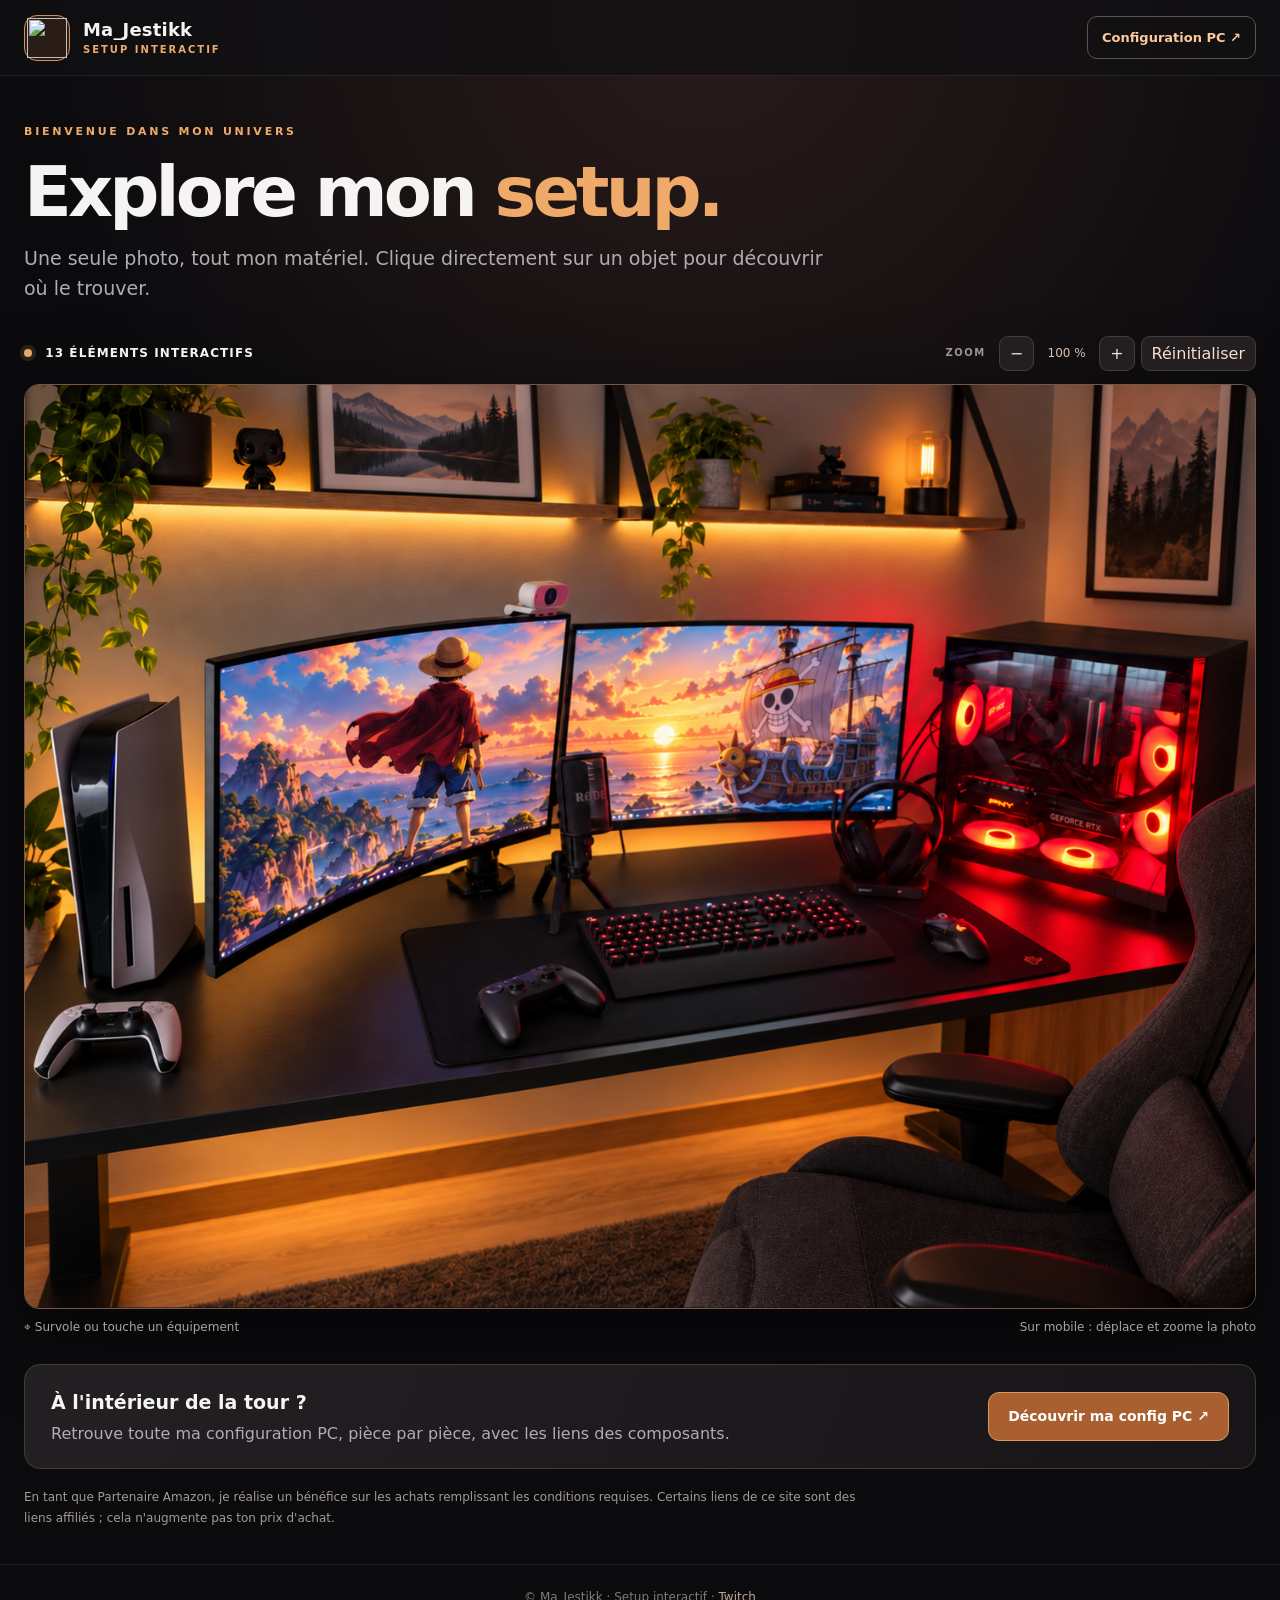
==== commit 5d192a46: "Remplacer le monogramme MJ par l'emoji du streamer sur les deux pages" ====
--- a/index.html
+++ b/index.html
@@ -10,7 +10,7 @@
 </head>
 <body>
   <header class="topbar">
-    <a class="brand" href="./" aria-label="Retour à mon setup"><span class="brand-mark">MJ</span><span>Ma_Jestikk <small>SETUP INTERACTIF</small></span></a>
+    <a class="brand" href="./" aria-label="Retour à mon setup"><span class="brand-mark"><img src="assets/emoji-ma-jestik.png" alt="" width="40" height="40" style="display:block;width:40px;height:40px;object-fit:contain"></span><span>Ma_Jestikk <small>SETUP INTERACTIF</small></span></a>
     <a class="top-link" href="config-pc.html">Configuration PC <span aria-hidden="true">↗</span></a>
   </header>
   <main class="wrap">
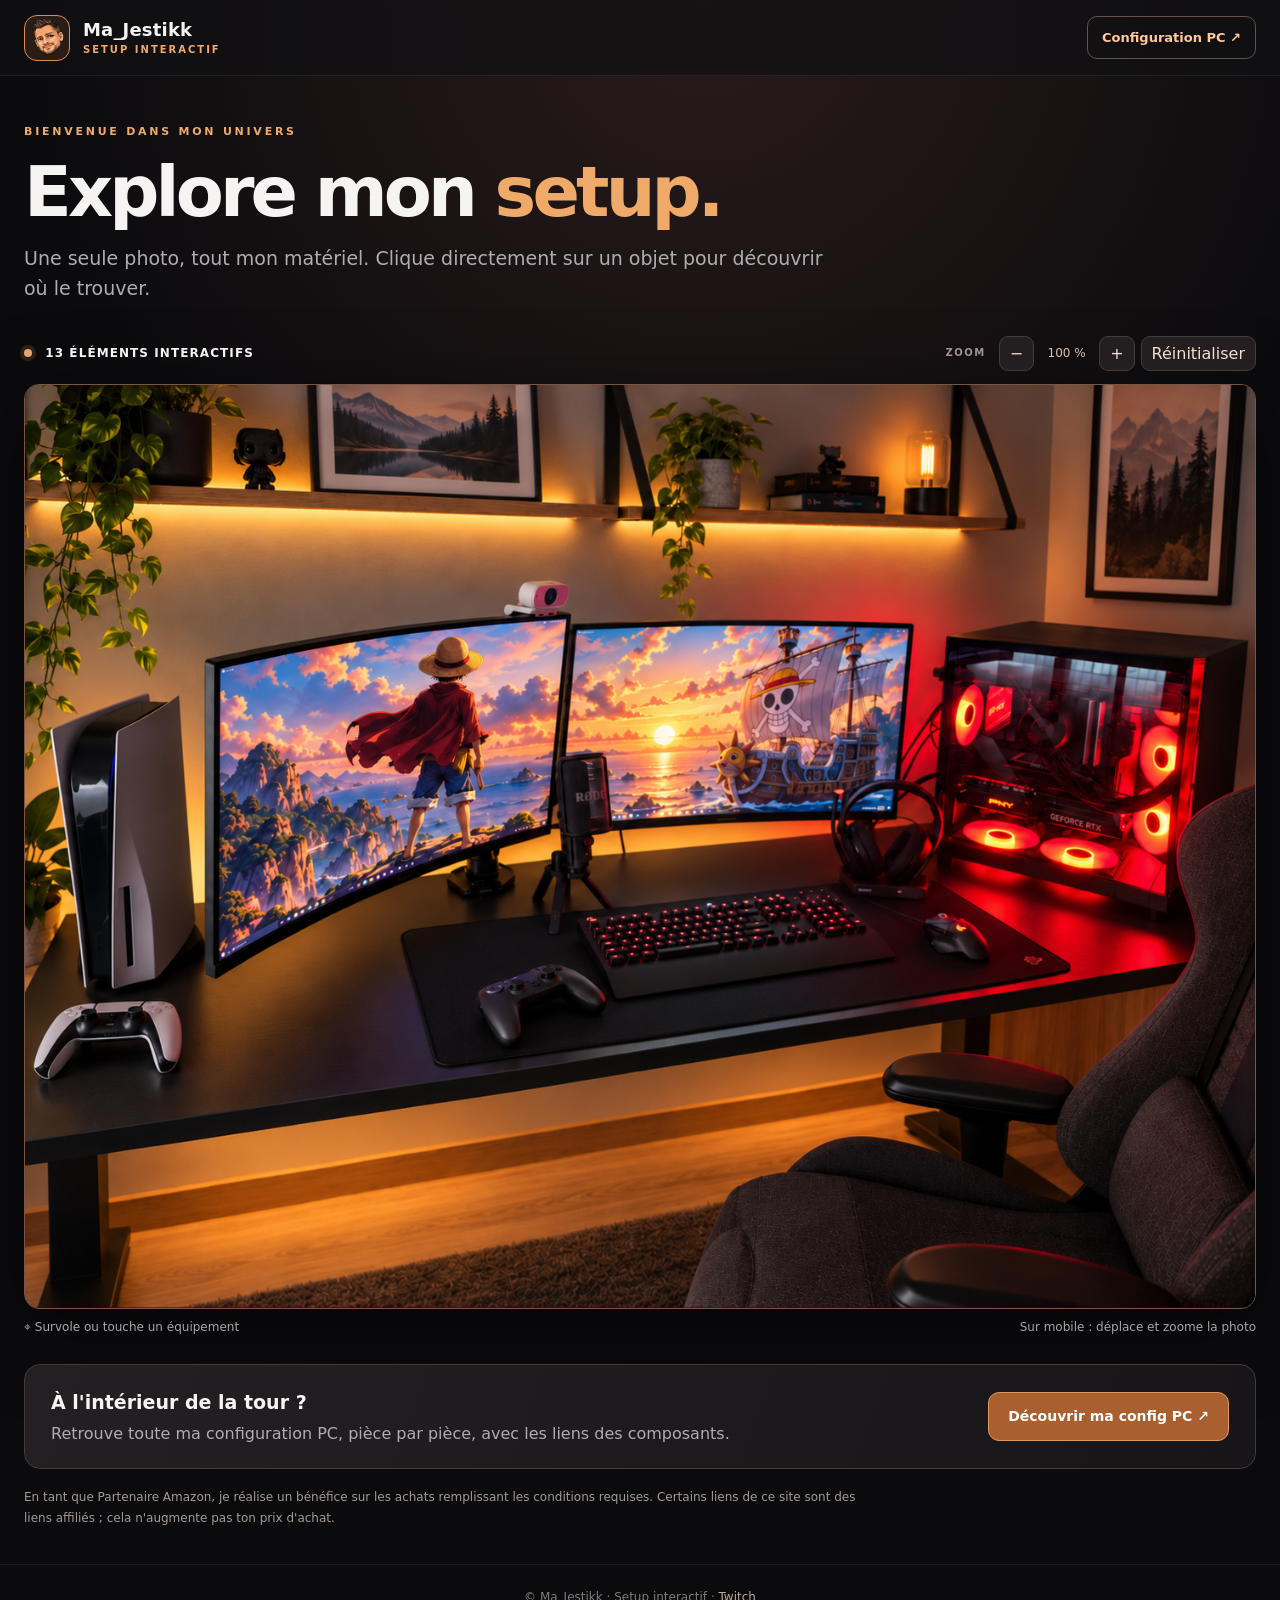
==== commit 33dadd96: "Actualiser le nom du logo emoji pour éliminer le cache de l'image cassée" ====
--- a/index.html
+++ b/index.html
@@ -10,7 +10,7 @@
 </head>
 <body>
   <header class="topbar">
-    <a class="brand" href="./" aria-label="Retour à mon setup"><span class="brand-mark"><img src="assets/emoji-ma-jestik.png" alt="" width="40" height="40" style="display:block;width:40px;height:40px;object-fit:contain"></span><span>Ma_Jestikk <small>SETUP INTERACTIF</small></span></a>
+    <a class="brand" href="./" aria-label="Retour à mon setup"><span class="brand-mark"><img src="assets/emoji-ma-jestik-v2.png" alt="" width="40" height="40" style="display:block;width:40px;height:40px;object-fit:contain"></span><span>Ma_Jestikk <small>SETUP INTERACTIF</small></span></a>
     <a class="top-link" href="config-pc.html">Configuration PC <span aria-hidden="true">↗</span></a>
   </header>
   <main class="wrap">
